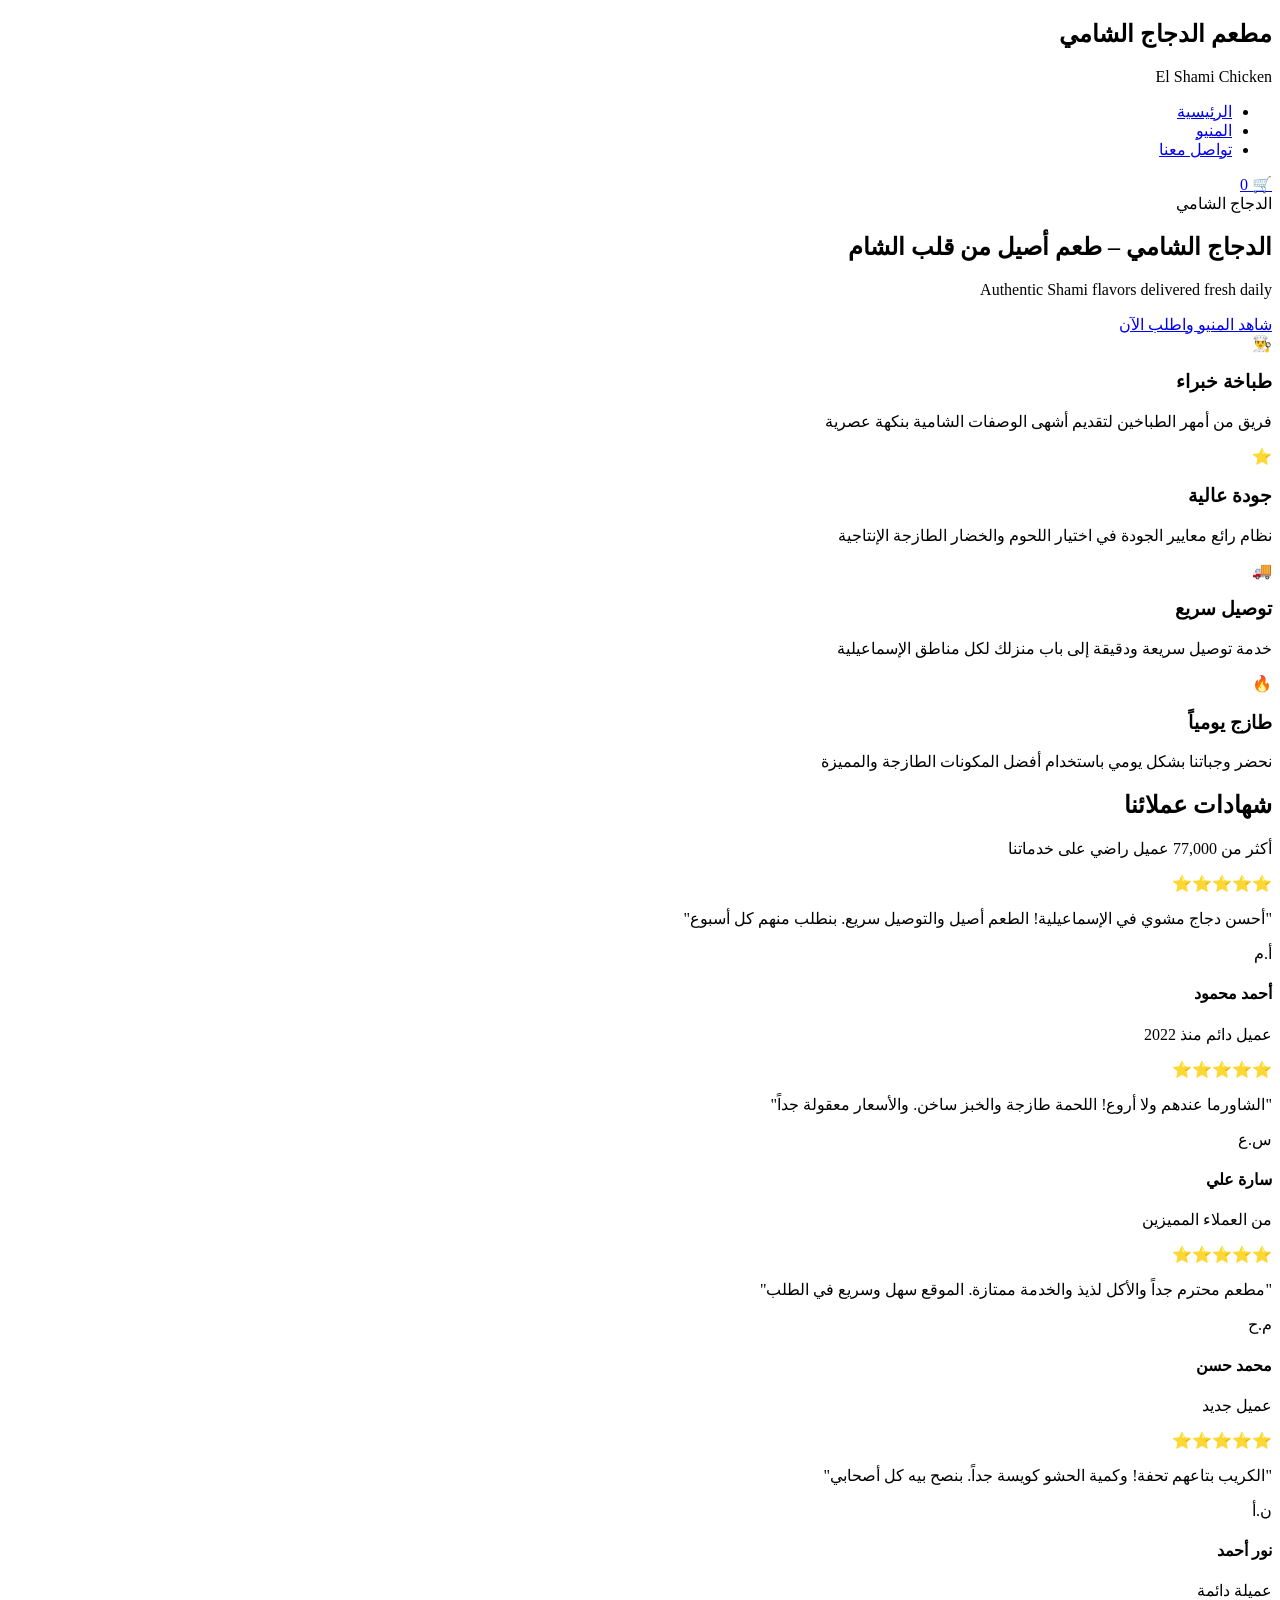
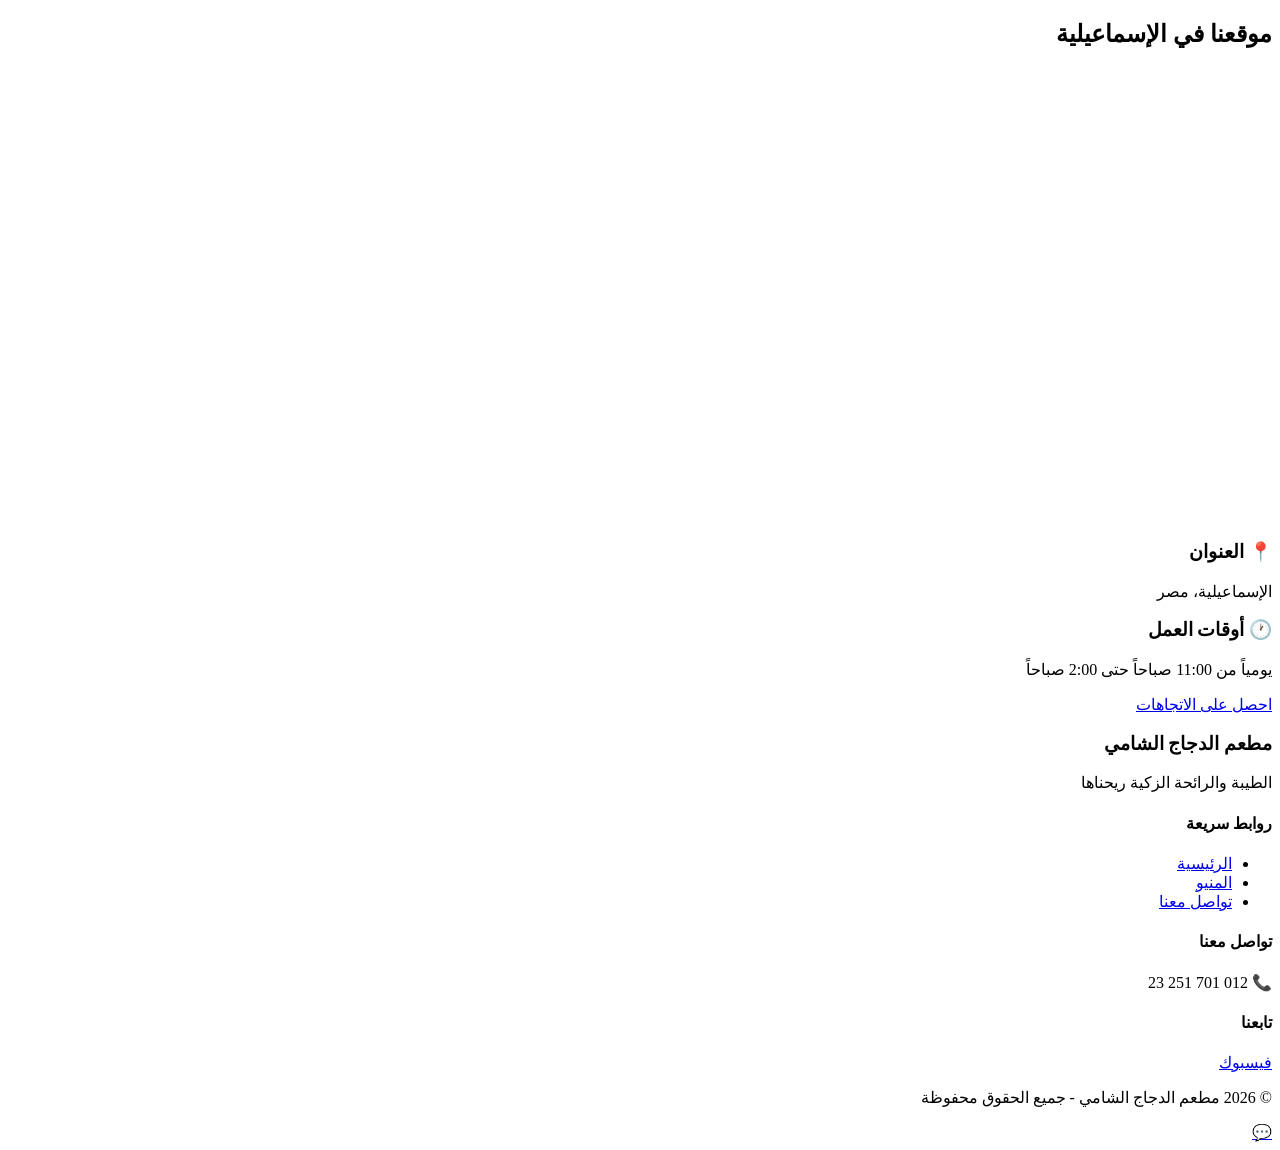
==== index.html @ aac46c4f "Add files via upload" ====
<!DOCTYPE html>
<html lang="ar" dir="rtl">
<head>
    <meta charset="UTF-8">
    <meta name="viewport" content="width=device-width, initial-scale=1.0">
    <title>مطعم الدجاج الشامي - طعم أصيل من قلب الشام</title>
    <link rel="stylesheet" href="../CSS/style.css">
</head>
<body>
    <!-- Navigation Bar -->
    <nav class="navbar">
        <div class="container">
            <div class="nav-brand">
                <h1>مطعم الدجاج الشامي</h1>
                <p class="nav-subtitle">El Shami Chicken</p>
            </div>
            <ul class="nav-links">
                <li><a href="index.html" class="active">الرئيسية</a></li>
                <li><a href="menu.html">المنيو</a></li>
                <li><a href="contact.html">تواصل معنا</a></li>
            </ul>
            <div class="nav-cart">
                <a href="order.html" class="cart-icon">
                    🛒
                    <span class="cart-count" id="cartCount">0</span>
                </a>
            </div>
        </div>
    </nav>

    <!-- Hero Section -->
    <section class="hero">
        <div class="hero-overlay"></div>
        <div class="hero-content">
            <div class="logo-circle">
                <div class="logo-text">الدجاج الشامي</div>
            </div>
            <h1 class="hero-title">الدجاج الشامي – طعم أصيل من قلب الشام</h1>
            <p class="hero-subtitle">Authentic Shami flavors delivered fresh daily</p>
            <a href="menu.html" class="btn btn-primary btn-large">شاهد المنيو واطلب الآن</a>
        </div>
    </section>

    <!-- Features Section -->
    <section class="features">
        <div class="container">
            <div class="features-grid">
                <div class="feature-card">
                    <div class="feature-icon">👨‍🍳</div>
                    <h3>طباخة خبراء</h3>
                    <p>فريق من أمهر الطباخين لتقديم أشهى الوصفات الشامية بنكهة عصرية</p>
                </div>
                <div class="feature-card">
                    <div class="feature-icon">⭐</div>
                    <h3>جودة عالية</h3>
                    <p>نظام رائع معايير الجودة في اختيار اللحوم والخضار الطازجة الإنتاجية</p>
                </div>
                <div class="feature-card">
                    <div class="feature-icon">🚚</div>
                    <h3>توصيل سريع</h3>
                    <p>خدمة توصيل سريعة ودقيقة إلى باب منزلك لكل مناطق الإسماعيلية</p>
                </div>
                <div class="feature-card">
                    <div class="feature-icon">🔥</div>
                    <h3>طازج يومياً</h3>
                    <p>نحضر وجباتنا بشكل يومي باستخدام أفضل المكونات الطازجة والمميزة</p>
                </div>
            </div>
        </div>
    </section>

    <!-- Testimonials Section -->
    <section class="testimonials">
        <div class="container">
            <h2 class="section-title">شهادات عملائنا</h2>
            <p class="section-subtitle">أكثر من 77,000 عميل راضي على خدماتنا</p>
            
            <div class="testimonials-grid">
                <div class="testimonial-card">
                    <div class="stars">⭐⭐⭐⭐⭐</div>
                    <p class="testimonial-text">"أحسن دجاج مشوي في الإسماعيلية! الطعم أصيل والتوصيل سريع. بنطلب منهم كل أسبوع"</p>
                    <div class="testimonial-author">
                        <div class="author-avatar">أ.م</div>
                        <div>
                            <h4>أحمد محمود</h4>
                            <p>عميل دائم منذ 2022</p>
                        </div>
                    </div>
                </div>

                <div class="testimonial-card">
                    <div class="stars">⭐⭐⭐⭐⭐</div>
                    <p class="testimonial-text">"الشاورما عندهم ولا أروع! اللحمة طازجة والخبز ساخن. والأسعار معقولة جداً"</p>
                    <div class="testimonial-author">
                        <div class="author-avatar">س.ع</div>
                        <div>
                            <h4>سارة علي</h4>
                            <p>من العملاء المميزين</p>
                        </div>
                    </div>
                </div>

                <div class="testimonial-card">
                    <div class="stars">⭐⭐⭐⭐⭐</div>
                    <p class="testimonial-text">"مطعم محترم جداً والأكل لذيذ والخدمة ممتازة. الموقع سهل وسريع في الطلب"</p>
                    <div class="testimonial-author">
                        <div class="author-avatar">م.ح</div>
                        <div>
                            <h4>محمد حسن</h4>
                            <p>عميل جديد</p>
                        </div>
                    </div>
                </div>

                <div class="testimonial-card">
                    <div class="stars">⭐⭐⭐⭐⭐</div>
                    <p class="testimonial-text">"الكريب بتاعهم تحفة! وكمية الحشو كويسة جداً. بنصح بيه كل أصحابي"</p>
                    <div class="testimonial-author">
                        <div class="author-avatar">ن.أ</div>
                        <div>
                            <h4>نور أحمد</h4>
                            <p>عميلة دائمة</p>
                        </div>
                    </div>
                </div>
            </div>
        </div>
    </section>

    <!-- Map Section -->
    <section class="map-section">
        <div class="container">
            <h2 class="section-title">موقعنا في الإسماعيلية</h2>
            <div class="map-container">
                <iframe 
                    src="https://www.google.com/maps/embed?pb=!1m18!1m12!1m3!1d27551.89556045984!2d32.26!3d30.59!2m3!1f0!2f0!3f0!3m2!1i1024!2i768!4f13.1!3m3!1m2!1s0x14f990e0b4a8a9c9%3A0x5c9c8e9c8e9c8e9c!2sIsmailia%2C%20Egypt!5e0!3m2!1sen!2seg!4v1234567890"
                    width="100%" 
                    height="450" 
                    style="border:0; border-radius: 12px;" 
                    allowfullscreen="" 
                    loading="lazy">
                </iframe>
                <div class="map-info">
                    <h3>📍 العنوان</h3>
                    <p>الإسماعيلية، مصر</p>
                    <h3>🕐 أوقات العمل</h3>
                    <p>يومياً من 11:00 صباحاً حتى 2:00 صباحاً</p>
                    <a href="https://maps.app.goo.gl/FT3ThQCLLrSuwWSB6?g_st=aw" target="_blank" class="btn btn-secondary">احصل على الاتجاهات</a>
                </div>
            </div>
        </div>
    </section>

    <!-- Footer -->
    <footer class="footer">
        <div class="container">
            <div class="footer-content">
                <div class="footer-section">
                    <h3>مطعم الدجاج الشامي</h3>
                    <p>الطيبة والرائحة الزكية ريحناها</p>
                </div>
                
                <div class="footer-section">
                    <h4>روابط سريعة</h4>
                    <ul class="footer-links">
                        <li><a href="index.html">الرئيسية</a></li>
                        <li><a href="menu.html">المنيو</a></li>
                        <li><a href="contact.html">تواصل معنا</a></li>
                    </ul>
                </div>
                
                <div class="footer-section">
                    <h4>تواصل معنا</h4>
                    <p class="footer-phone">📞 012 701 251 23</p>
                </div>
                
                <div class="footer-section">
                    <h4>تابعنا</h4>
                    <div class="social-links">
                        <a href="https://www.facebook.com/ElShamiRest" target="_blank" class="social-icon facebook">فيسبوك</a>
                    </div>
                </div>
            </div>
            
            <div class="footer-bottom">
                <p>© 2026 مطعم الدجاج الشامي - جميع الحقوق محفوظة</p>
            </div>
        </div>
    </footer>

    <!-- Floating WhatsApp Button -->
    <a href="https://wa.me/+201044804508" target="_blank" class="whatsapp-float" title="تواصل معنا على واتساب">
        <span class="whatsapp-icon">💬</span>
    </a>

    <script src="../JS/cart.js"></script>
</body>
</html>
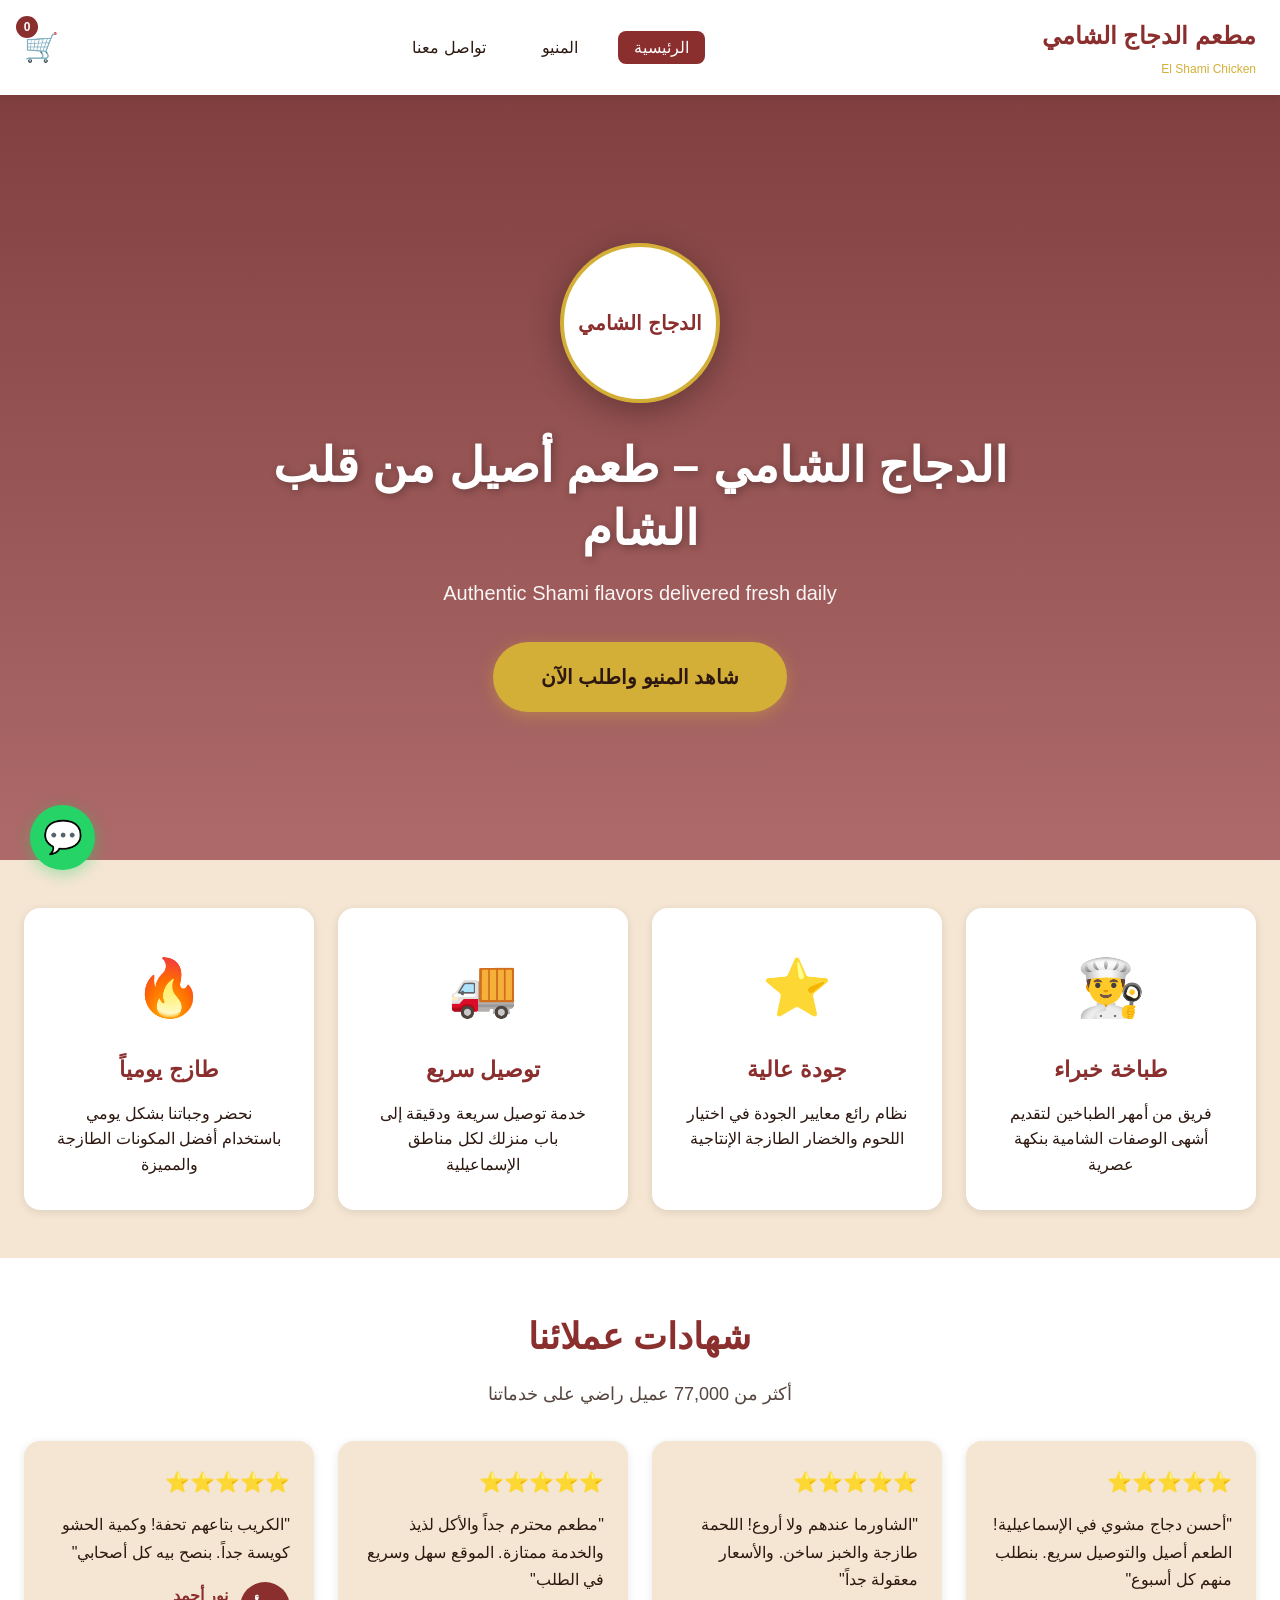
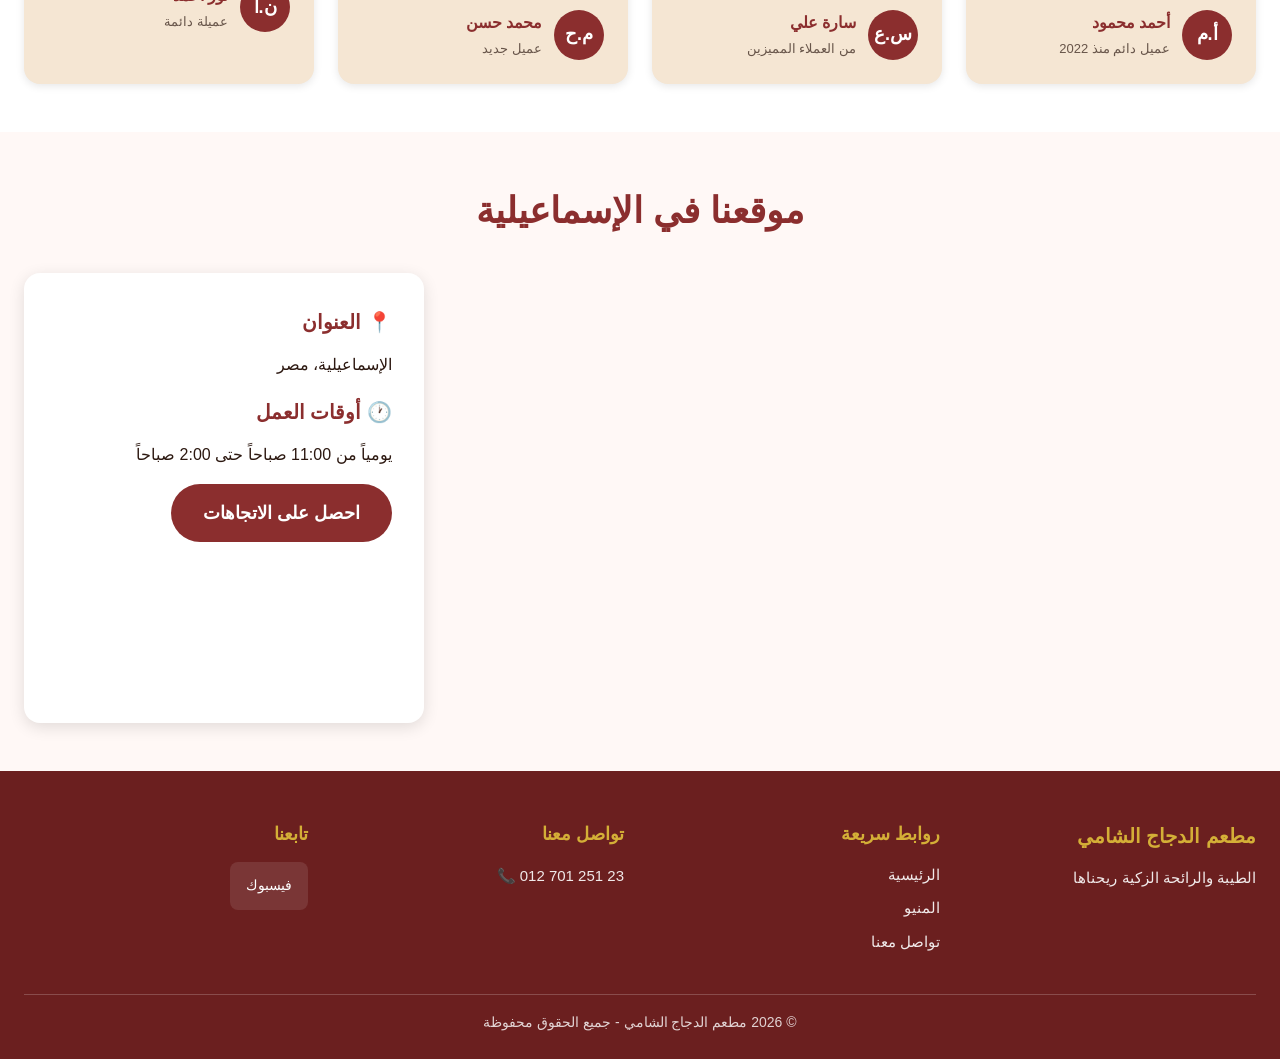
==== commit 79987aa6: "Update index.html" ====
--- a/index.html
+++ b/index.html
@@ -4,7 +4,7 @@
     <meta charset="UTF-8">
     <meta name="viewport" content="width=device-width, initial-scale=1.0">
     <title>مطعم الدجاج الشامي - طعم أصيل من قلب الشام</title>
-    <link rel="stylesheet" href="../CSS/style.css">
+    <link rel="stylesheet" href="style.css">
 </head>
 <body>
     <!-- Navigation Bar -->
@@ -195,4 +195,4 @@
 
     <script src="../JS/cart.js"></script>
 </body>
-</html>+</html>
--- a/style.css
+++ b/style.css
@@ -0,0 +1,595 @@
+/* ===== CSS Reset & Base Styles ===== */
+* {
+    margin: 0;
+    padding: 0;
+    box-sizing: border-box;
+}
+
+:root {
+    /* Colors */
+    --burgundy-primary: #8B2E2E;
+    --burgundy-dark: #6B1F1F;
+    --gold: #D4AF37;
+    --gold-light: #FED65B;
+    --beige-light: #F5E6D3;
+    --beige-cream: #FFF8F6;
+    --brown-dark: #2C1810;
+    --white: #FFFFFF;
+    --gray-light: #F0F0F0;
+    --green-whatsapp: #25D366;
+    
+    /* Typography */
+    --font-primary: 'Cairo', 'Segoe UI', Tahoma, sans-serif;
+    --font-secondary: 'Tajawal', sans-serif;
+    
+    /* Spacing */
+    --spacing-xs: 8px;
+    --spacing-sm: 12px;
+    --spacing-md: 16px;
+    --spacing-lg: 24px;
+    --spacing-xl: 32px;
+    --spacing-xxl: 48px;
+    
+    /* Border Radius */
+    --radius-sm: 8px;
+    --radius-md: 12px;
+    --radius-lg: 16px;
+    --radius-pill: 50px;
+    
+    /* Shadows */
+    --shadow-sm: 0 2px 8px rgba(0, 0, 0, 0.1);
+    --shadow-md: 0 4px 16px rgba(0, 0, 0, 0.12);
+    --shadow-lg: 0 8px 24px rgba(0, 0, 0, 0.15);
+}
+
+body {
+    font-family: var(--font-primary);
+    direction: rtl;
+    background-color: var(--beige-cream);
+    color: var(--brown-dark);
+    line-height: 1.7;
+    overflow-x: hidden;
+}
+
+.container {
+    max-width: 1280px;
+    margin: 0 auto;
+    padding: 0 var(--spacing-lg);
+}
+
+/* ===== Navigation Bar ===== */
+.navbar {
+    background-color: var(--white);
+    box-shadow: var(--shadow-sm);
+    position: sticky;
+    top: 0;
+    z-index: 1000;
+    padding: var(--spacing-md) 0;
+}
+
+.navbar .container {
+    display: flex;
+    justify-content: space-between;
+    align-items: center;
+    gap: var(--spacing-lg);
+}
+
+.nav-brand h1 {
+    font-size: 24px;
+    color: var(--burgundy-primary);
+    font-weight: 700;
+    margin-bottom: 2px;
+}
+
+.nav-subtitle {
+    font-size: 12px;
+    color: var(--gold);
+    font-weight: 500;
+}
+
+.nav-links {
+    display: flex;
+    list-style: none;
+    gap: var(--spacing-lg);
+}
+
+.nav-links a {
+    text-decoration: none;
+    color: var(--brown-dark);
+    font-size: 16px;
+    font-weight: 500;
+    padding: var(--spacing-xs) var(--spacing-md);
+    border-radius: var(--radius-sm);
+    transition: all 0.3s ease;
+}
+
+.nav-links a:hover,
+.nav-links a.active {
+    background-color: var(--burgundy-primary);
+    color: var(--white);
+}
+
+.nav-cart {
+    position: relative;
+}
+
+.cart-icon {
+    font-size: 28px;
+    text-decoration: none;
+    position: relative;
+    display: block;
+}
+
+.cart-count {
+    position: absolute;
+    top: -8px;
+    left: -8px;
+    background-color: var(--burgundy-primary);
+    color: var(--white);
+    border-radius: 50%;
+    width: 22px;
+    height: 22px;
+    display: flex;
+    align-items: center;
+    justify-content: center;
+    font-size: 12px;
+    font-weight: 700;
+}
+
+/* ===== Hero Section ===== */
+.hero {
+    position: relative;
+    height: 85vh;
+    min-height: 600px;
+    background: linear-gradient(135deg, var(--burgundy-dark) 0%, var(--burgundy-primary) 100%);
+    background-image: url('https://images.unsplash.com/photo-1598103442097-8b74394b95c6?w=1600');
+    background-size: cover;
+    background-position: center;
+    display: flex;
+    align-items: center;
+    justify-content: center;
+    overflow: hidden;
+}
+
+.hero-overlay {
+    position: absolute;
+    top: 0;
+    left: 0;
+    width: 100%;
+    height: 100%;
+    background: linear-gradient(to bottom, rgba(107, 31, 31, 0.85), rgba(139, 46, 46, 0.7));
+}
+
+.hero-content {
+    position: relative;
+    z-index: 2;
+    text-align: center;
+    color: var(--white);
+    max-width: 800px;
+    padding: var(--spacing-xl);
+}
+
+.logo-circle {
+    width: 160px;
+    height: 160px;
+    border-radius: 50%;
+    background-color: var(--white);
+    border: 4px solid var(--gold);
+    display: flex;
+    align-items: center;
+    justify-content: center;
+    margin: 0 auto var(--spacing-xl);
+    box-shadow: 0 8px 32px rgba(0, 0, 0, 0.3);
+}
+
+.logo-text {
+    font-size: 20px;
+    font-weight: 700;
+    color: var(--burgundy-primary);
+    text-align: center;
+    line-height: 1.3;
+}
+
+.hero-title {
+    font-size: 48px;
+    font-weight: 700;
+    margin-bottom: var(--spacing-md);
+    text-shadow: 2px 2px 8px rgba(0, 0, 0, 0.3);
+    line-height: 1.3;
+}
+
+.hero-subtitle {
+    font-size: 20px;
+    margin-bottom: var(--spacing-xl);
+    opacity: 0.95;
+    font-weight: 400;
+}
+
+/* ===== Buttons ===== */
+.btn {
+    display: inline-block;
+    padding: 14px 32px;
+    border-radius: var(--radius-pill);
+    text-decoration: none;
+    font-size: 18px;
+    font-weight: 600;
+    transition: all 0.3s ease;
+    border: none;
+    cursor: pointer;
+    text-align: center;
+}
+
+.btn-primary {
+    background-color: var(--gold);
+    color: var(--brown-dark);
+    box-shadow: 0 4px 16px rgba(212, 175, 55, 0.4);
+}
+
+.btn-primary:hover {
+    background-color: var(--gold-light);
+    transform: translateY(-2px);
+    box-shadow: 0 6px 24px rgba(212, 175, 55, 0.5);
+}
+
+.btn-secondary {
+    background-color: var(--burgundy-primary);
+    color: var(--white);
+}
+
+.btn-secondary:hover {
+    background-color: var(--burgundy-dark);
+    transform: translateY(-2px);
+}
+
+.btn-large {
+    padding: 18px 48px;
+    font-size: 20px;
+}
+
+/* ===== Features Section ===== */
+.features {
+    padding: var(--spacing-xxl) 0;
+    background-color: var(--beige-light);
+}
+
+.features-grid {
+    display: grid;
+    grid-template-columns: repeat(auto-fit, minmax(250px, 1fr));
+    gap: var(--spacing-lg);
+}
+
+.feature-card {
+    background-color: var(--white);
+    padding: var(--spacing-xl);
+    border-radius: var(--radius-lg);
+    text-align: center;
+    box-shadow: var(--shadow-sm);
+    transition: all 0.3s ease;
+}
+
+.feature-card:hover {
+    transform: translateY(-8px);
+    box-shadow: var(--shadow-lg);
+}
+
+.feature-icon {
+    font-size: 56px;
+    margin-bottom: var(--spacing-md);
+}
+
+.feature-card h3 {
+    font-size: 22px;
+    color: var(--burgundy-primary);
+    margin-bottom: var(--spacing-sm);
+    font-weight: 700;
+}
+
+.feature-card p {
+    font-size: 16px;
+    color: var(--brown-dark);
+    line-height: 1.6;
+}
+
+/* ===== Section Styles ===== */
+.section-title {
+    font-size: 36px;
+    color: var(--burgundy-primary);
+    text-align: center;
+    margin-bottom: var(--spacing-sm);
+    font-weight: 700;
+}
+
+.section-subtitle {
+    font-size: 18px;
+    color: var(--brown-dark);
+    text-align: center;
+    margin-bottom: var(--spacing-xl);
+    opacity: 0.8;
+}
+
+/* ===== Testimonials Section ===== */
+.testimonials {
+    padding: var(--spacing-xxl) 0;
+    background-color: var(--white);
+}
+
+.testimonials-grid {
+    display: grid;
+    grid-template-columns: repeat(auto-fit, minmax(280px, 1fr));
+    gap: var(--spacing-lg);
+}
+
+.testimonial-card {
+    background-color: var(--beige-light);
+    padding: var(--spacing-lg);
+    border-radius: var(--radius-lg);
+    box-shadow: var(--shadow-sm);
+}
+
+.stars {
+    font-size: 20px;
+    margin-bottom: var(--spacing-sm);
+    color: var(--gold);
+}
+
+.testimonial-text {
+    font-size: 16px;
+    line-height: 1.7;
+    margin-bottom: var(--spacing-md);
+    color: var(--brown-dark);
+}
+
+.testimonial-author {
+    display: flex;
+    align-items: center;
+    gap: var(--spacing-sm);
+}
+
+.author-avatar {
+    width: 50px;
+    height: 50px;
+    border-radius: 50%;
+    background-color: var(--burgundy-primary);
+    color: var(--white);
+    display: flex;
+    align-items: center;
+    justify-content: center;
+    font-weight: 700;
+    font-size: 18px;
+}
+
+.testimonial-author h4 {
+    font-size: 16px;
+    color: var(--burgundy-primary);
+    margin-bottom: 2px;
+}
+
+.testimonial-author p {
+    font-size: 13px;
+    color: var(--brown-dark);
+    opacity: 0.7;
+}
+
+/* ===== Map Section ===== */
+.map-section {
+    padding: var(--spacing-xxl) 0;
+    background-color: var(--beige-cream);
+}
+
+.map-container {
+    display: grid;
+    grid-template-columns: 2fr 1fr;
+    gap: var(--spacing-xl);
+    margin-top: var(--spacing-xl);
+}
+
+.map-info {
+    background-color: var(--white);
+    padding: var(--spacing-xl);
+    border-radius: var(--radius-lg);
+    box-shadow: var(--shadow-md);
+}
+
+.map-info h3 {
+    font-size: 20px;
+    color: var(--burgundy-primary);
+    margin-bottom: var(--spacing-sm);
+    margin-top: var(--spacing-md);
+}
+
+.map-info h3:first-child {
+    margin-top: 0;
+}
+
+.map-info p {
+    font-size: 16px;
+    color: var(--brown-dark);
+    margin-bottom: var(--spacing-md);
+}
+
+/* ===== Footer ===== */
+.footer {
+    background-color: var(--burgundy-dark);
+    color: var(--white);
+    padding: var(--spacing-xxl) 0 var(--spacing-lg);
+}
+
+.footer-content {
+    display: grid;
+    grid-template-columns: repeat(auto-fit, minmax(200px, 1fr));
+    gap: var(--spacing-xl);
+    margin-bottom: var(--spacing-xl);
+}
+
+.footer-section h3 {
+    font-size: 20px;
+    margin-bottom: var(--spacing-sm);
+    color: var(--gold);
+}
+
+.footer-section h4 {
+    font-size: 18px;
+    margin-bottom: var(--spacing-sm);
+    color: var(--gold);
+}
+
+.footer-section p {
+    font-size: 15px;
+    margin-bottom: var(--spacing-xs);
+    opacity: 0.9;
+}
+
+.footer-links {
+    list-style: none;
+}
+
+.footer-links a {
+    color: var(--white);
+    text-decoration: none;
+    font-size: 15px;
+    display: block;
+    margin-bottom: var(--spacing-xs);
+    opacity: 0.9;
+    transition: opacity 0.3s;
+}
+
+.footer-links a:hover {
+    opacity: 1;
+    color: var(--gold);
+}
+
+.social-links {
+    display: flex;
+    gap: var(--spacing-sm);
+}
+
+.social-icon {
+    display: inline-block;
+    padding: var(--spacing-sm) var(--spacing-md);
+    background-color: rgba(255, 255, 255, 0.1);
+    color: var(--white);
+    text-decoration: none;
+    border-radius: var(--radius-sm);
+    font-size: 14px;
+    transition: all 0.3s;
+}
+
+.social-icon:hover {
+    background-color: var(--gold);
+    color: var(--brown-dark);
+}
+
+.footer-bottom {
+    border-top: 1px solid rgba(255, 255, 255, 0.2);
+    padding-top: var(--spacing-md);
+    text-align: center;
+}
+
+.footer-bottom p {
+    font-size: 14px;
+    opacity: 0.8;
+}
+
+/* ===== Floating WhatsApp Button ===== */
+.whatsapp-float {
+    position: fixed;
+    bottom: 30px;
+    left: 30px;
+    background-color: var(--green-whatsapp);
+    width: 65px;
+    height: 65px;
+    border-radius: 50%;
+    display: flex;
+    align-items: center;
+    justify-content: center;
+    box-shadow: 0 4px 16px rgba(37, 211, 102, 0.4);
+    z-index: 999;
+    transition: all 0.3s ease;
+    text-decoration: none;
+}
+
+.whatsapp-float:hover {
+    transform: scale(1.1);
+    box-shadow: 0 6px 24px rgba(37, 211, 102, 0.6);
+}
+
+.whatsapp-icon {
+    font-size: 32px;
+}
+.footer-phone {
+    direction: ltr;
+    display: inline-block; /* عشان يحافظ على مكانه في التنسيق */
+    text-align: right;     /* لو محتاج النص يفضل محاذي لليمين جوه الديف */
+}
+
+/* ===== Responsive Design ===== */
+@media (max-width: 768px) {
+    .navbar .container {
+        flex-direction: column;
+        gap: var(--spacing-md);
+    }
+    
+    .nav-links {
+        flex-direction: row;
+        flex-wrap: wrap;
+        justify-content: center;
+    }
+    
+    .hero {
+        height: 70vh;
+        min-height: 500px;
+    }
+    
+    .hero-title {
+        font-size: 32px;
+    }
+    
+    .hero-subtitle {
+        font-size: 16px;
+    }
+    
+    .logo-circle {
+        width: 120px;
+        height: 120px;
+    }
+    
+    .logo-text {
+        font-size: 16px;
+    }
+    
+    .section-title {
+        font-size: 28px;
+    }
+    
+    .features-grid {
+        grid-template-columns: 1fr;
+    }
+    
+    .testimonials-grid {
+        grid-template-columns: 1fr;
+    }
+    
+    .map-container {
+        grid-template-columns: 1fr;
+    }
+    
+    .footer-content {
+        grid-template-columns: 1fr;
+        text-align: center;
+    }
+    
+    .social-links {
+        justify-content: center;
+    }
+    
+    .whatsapp-float {
+        width: 55px;
+        height: 55px;
+        bottom: 20px;
+        left: 20px;
+    }
+    
+    .whatsapp-icon {
+        font-size: 28px;
+    }
+}
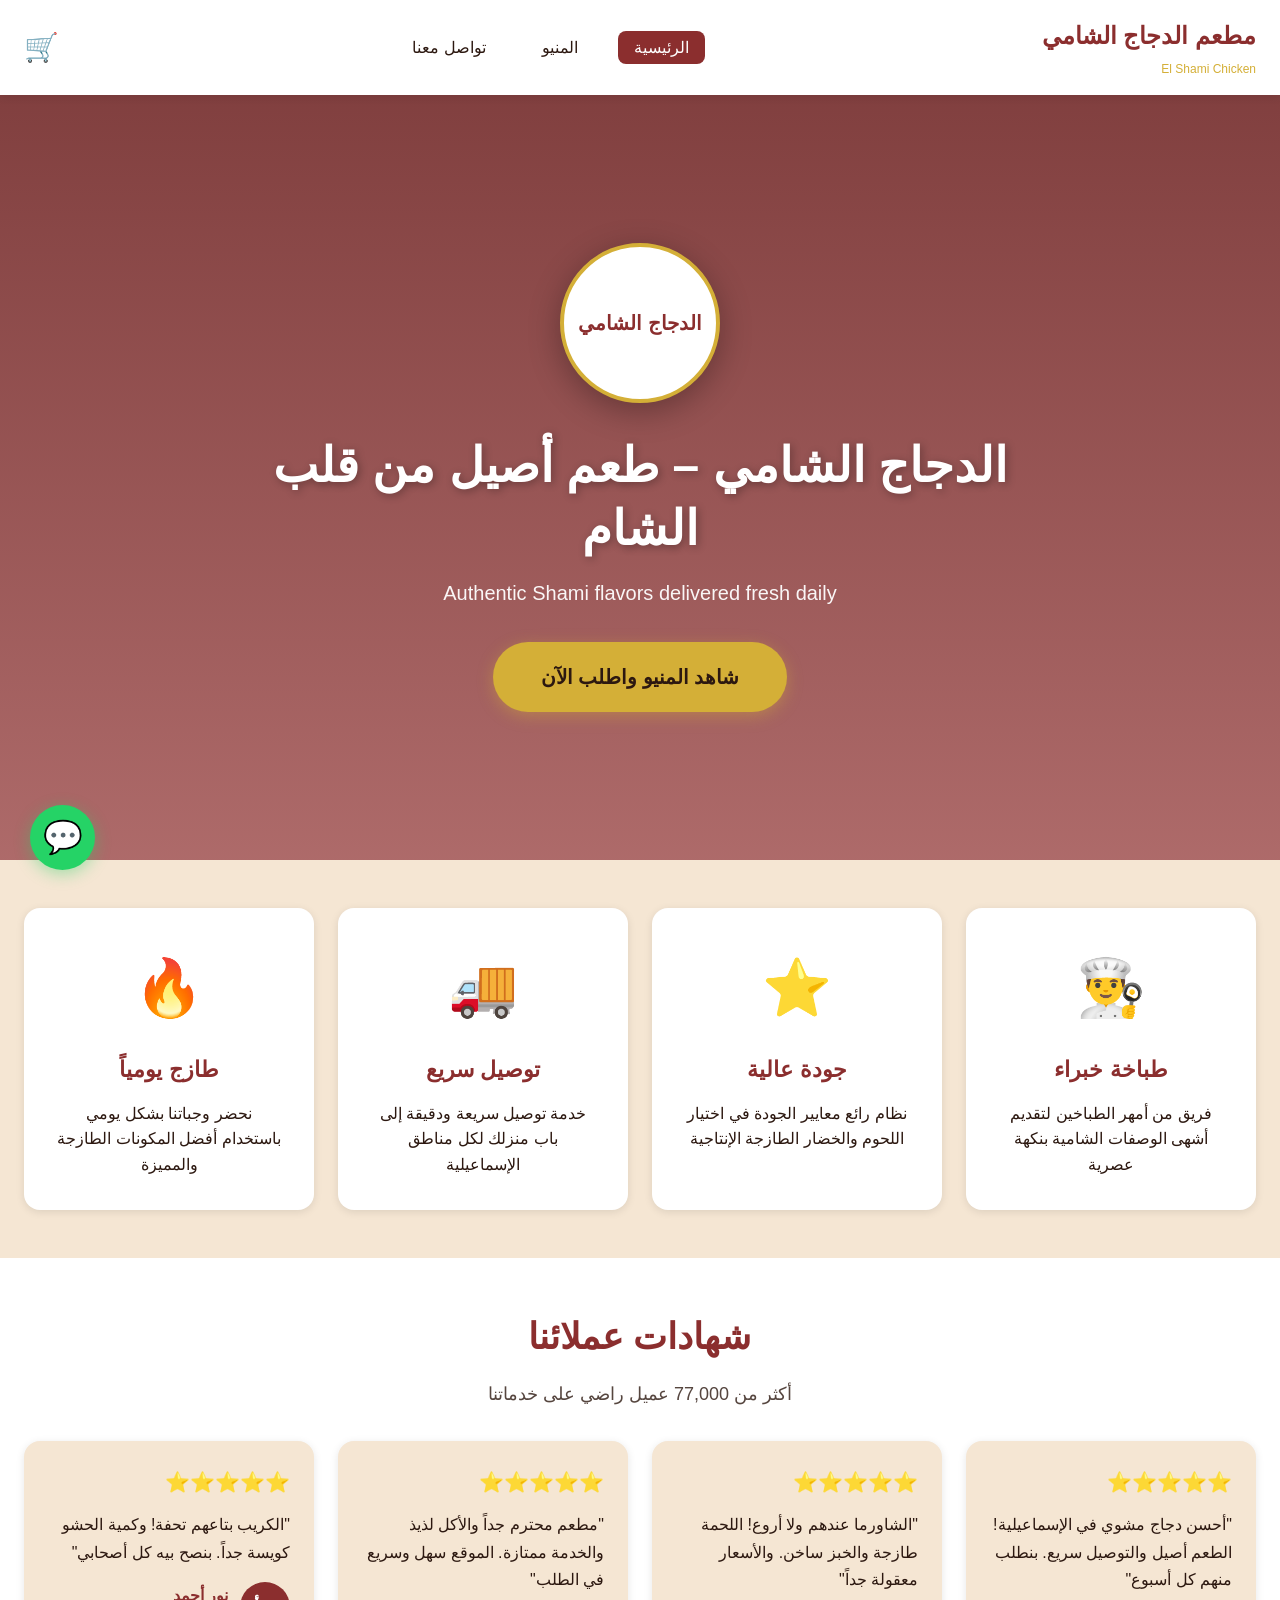
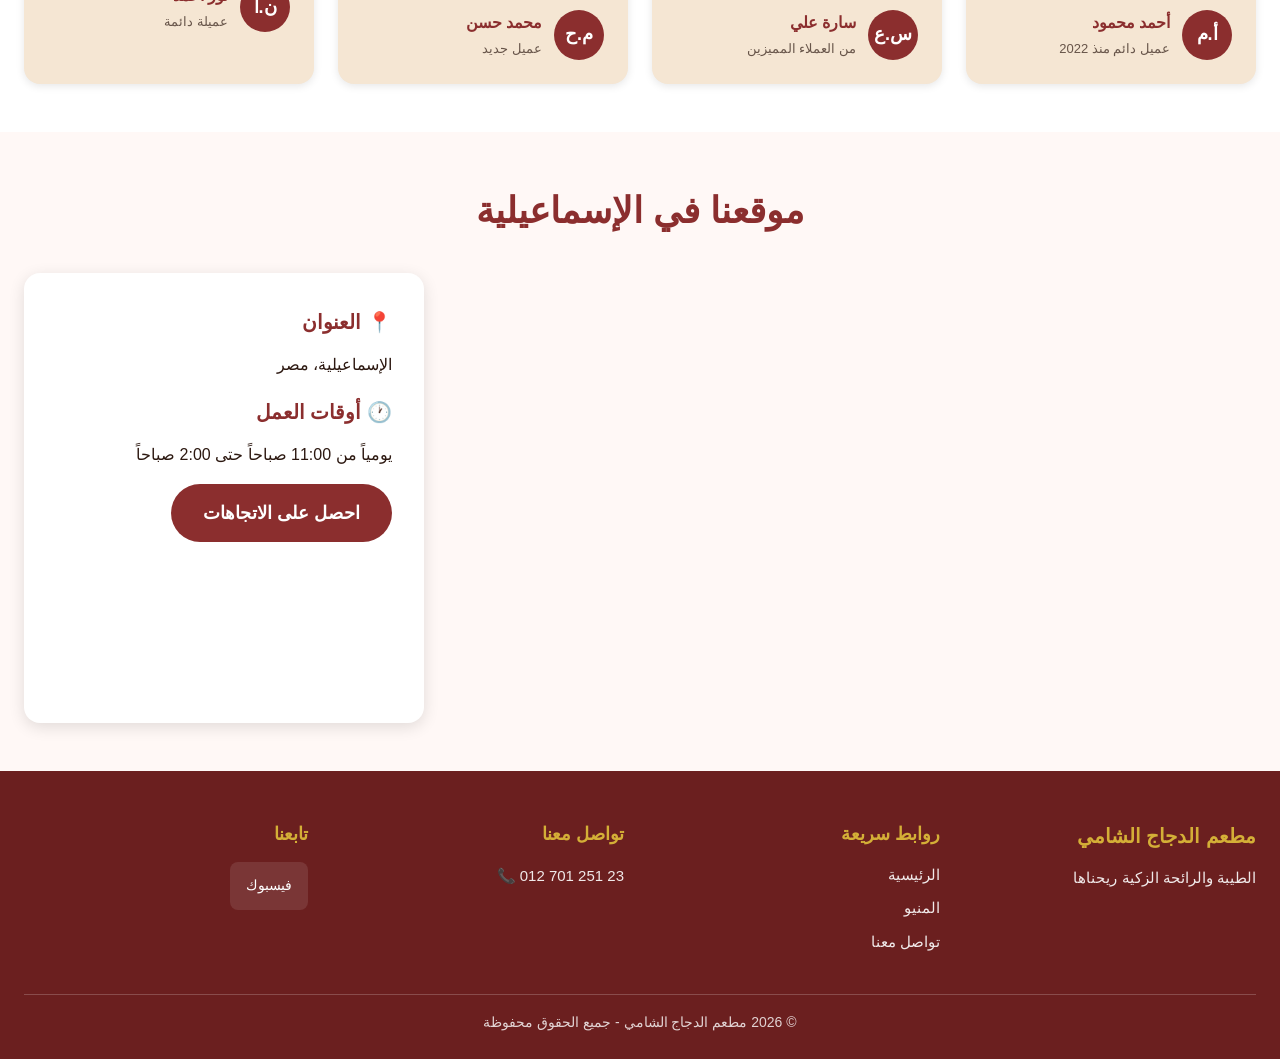
==== commit 320fcdca: "Update index.html" ====
--- a/index.html
+++ b/index.html
@@ -193,6 +193,6 @@
         <span class="whatsapp-icon">💬</span>
     </a>
 
-    <script src="../JS/cart.js"></script>
+    <script src="cart.js"></script>
 </body>
 </html>
